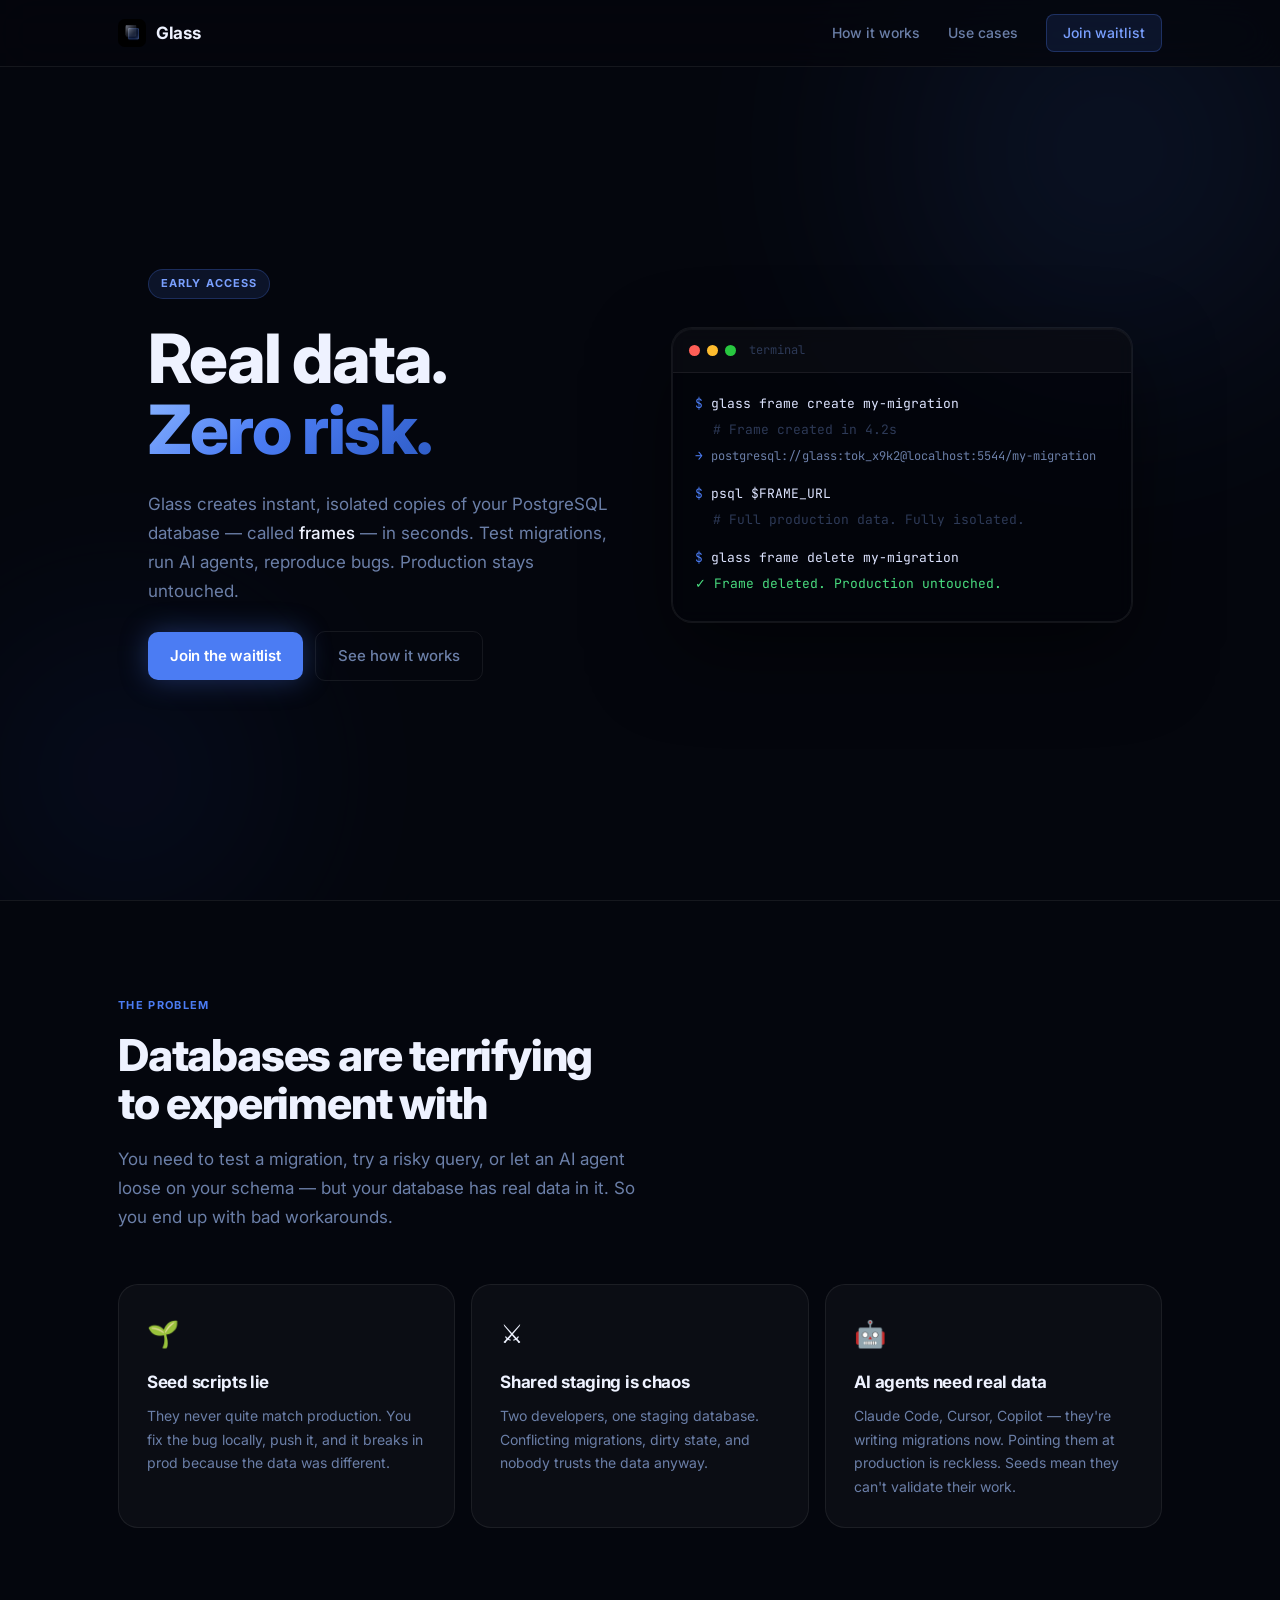
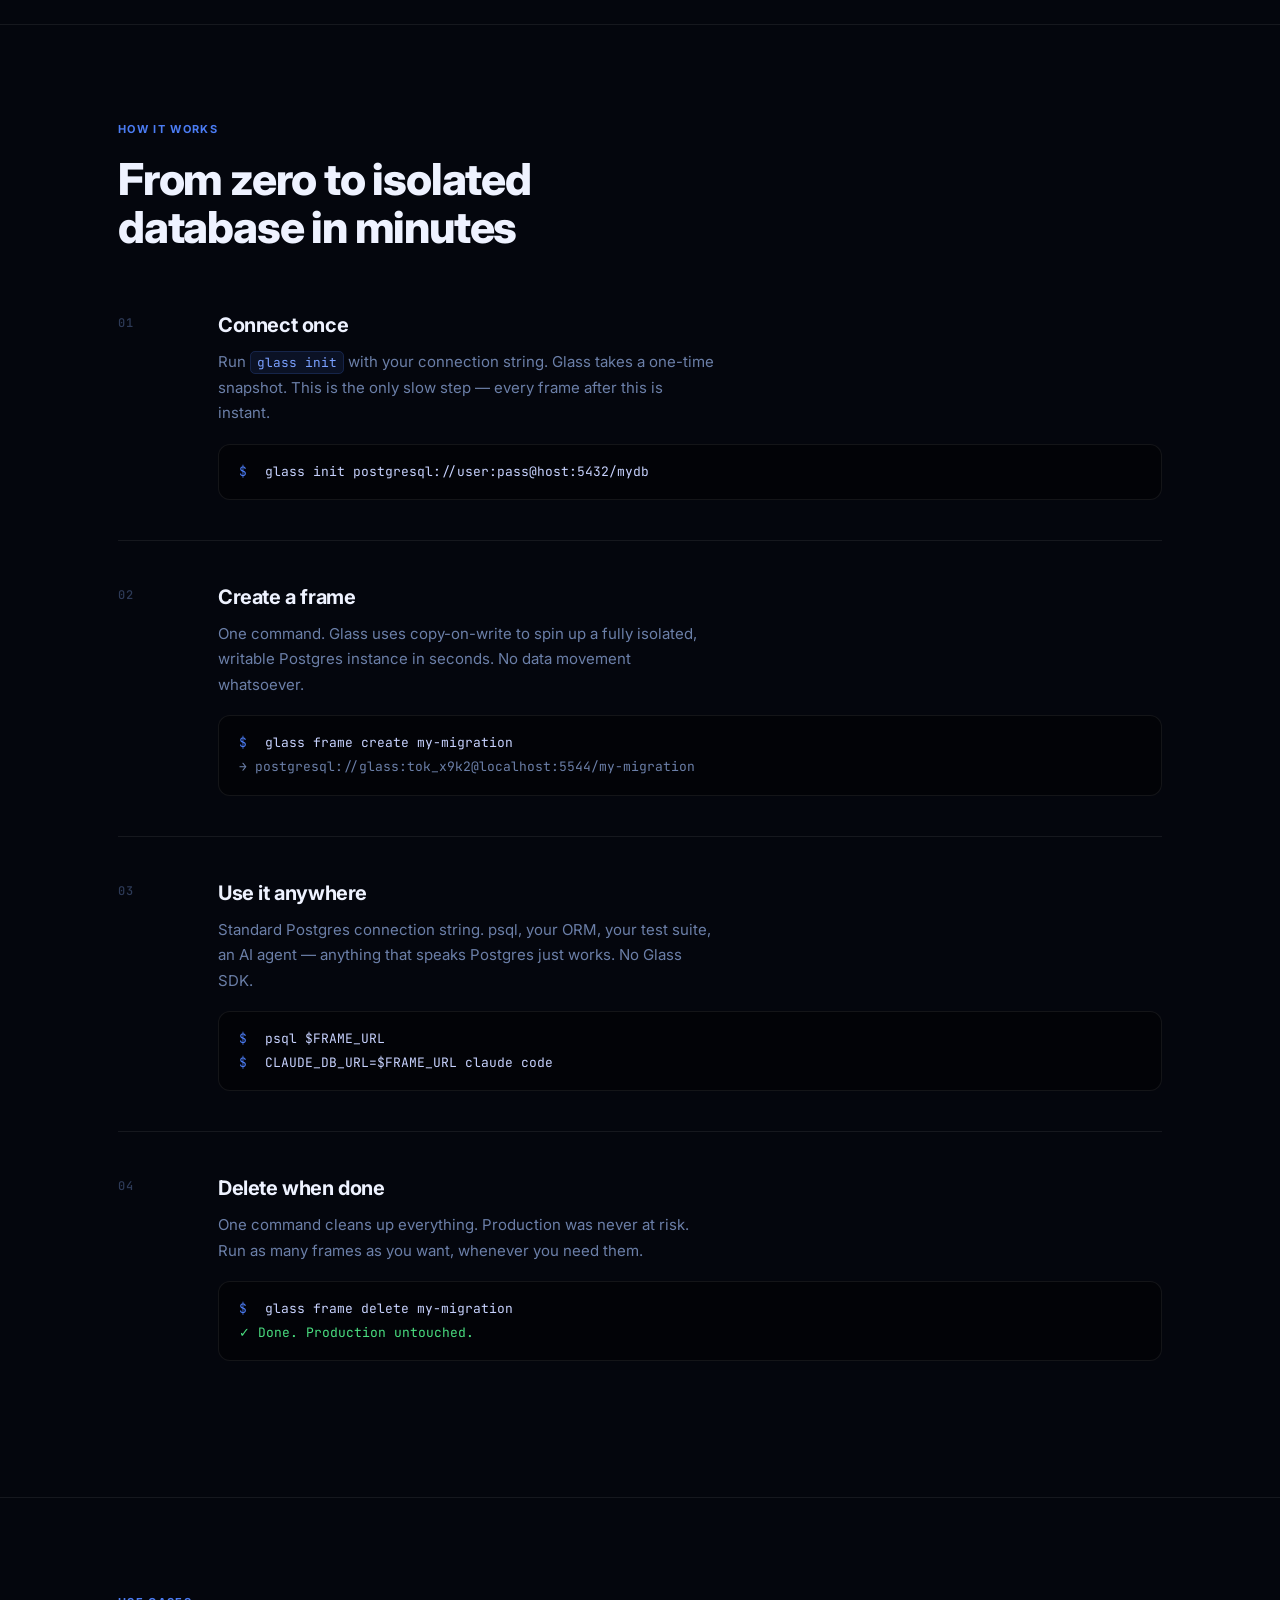
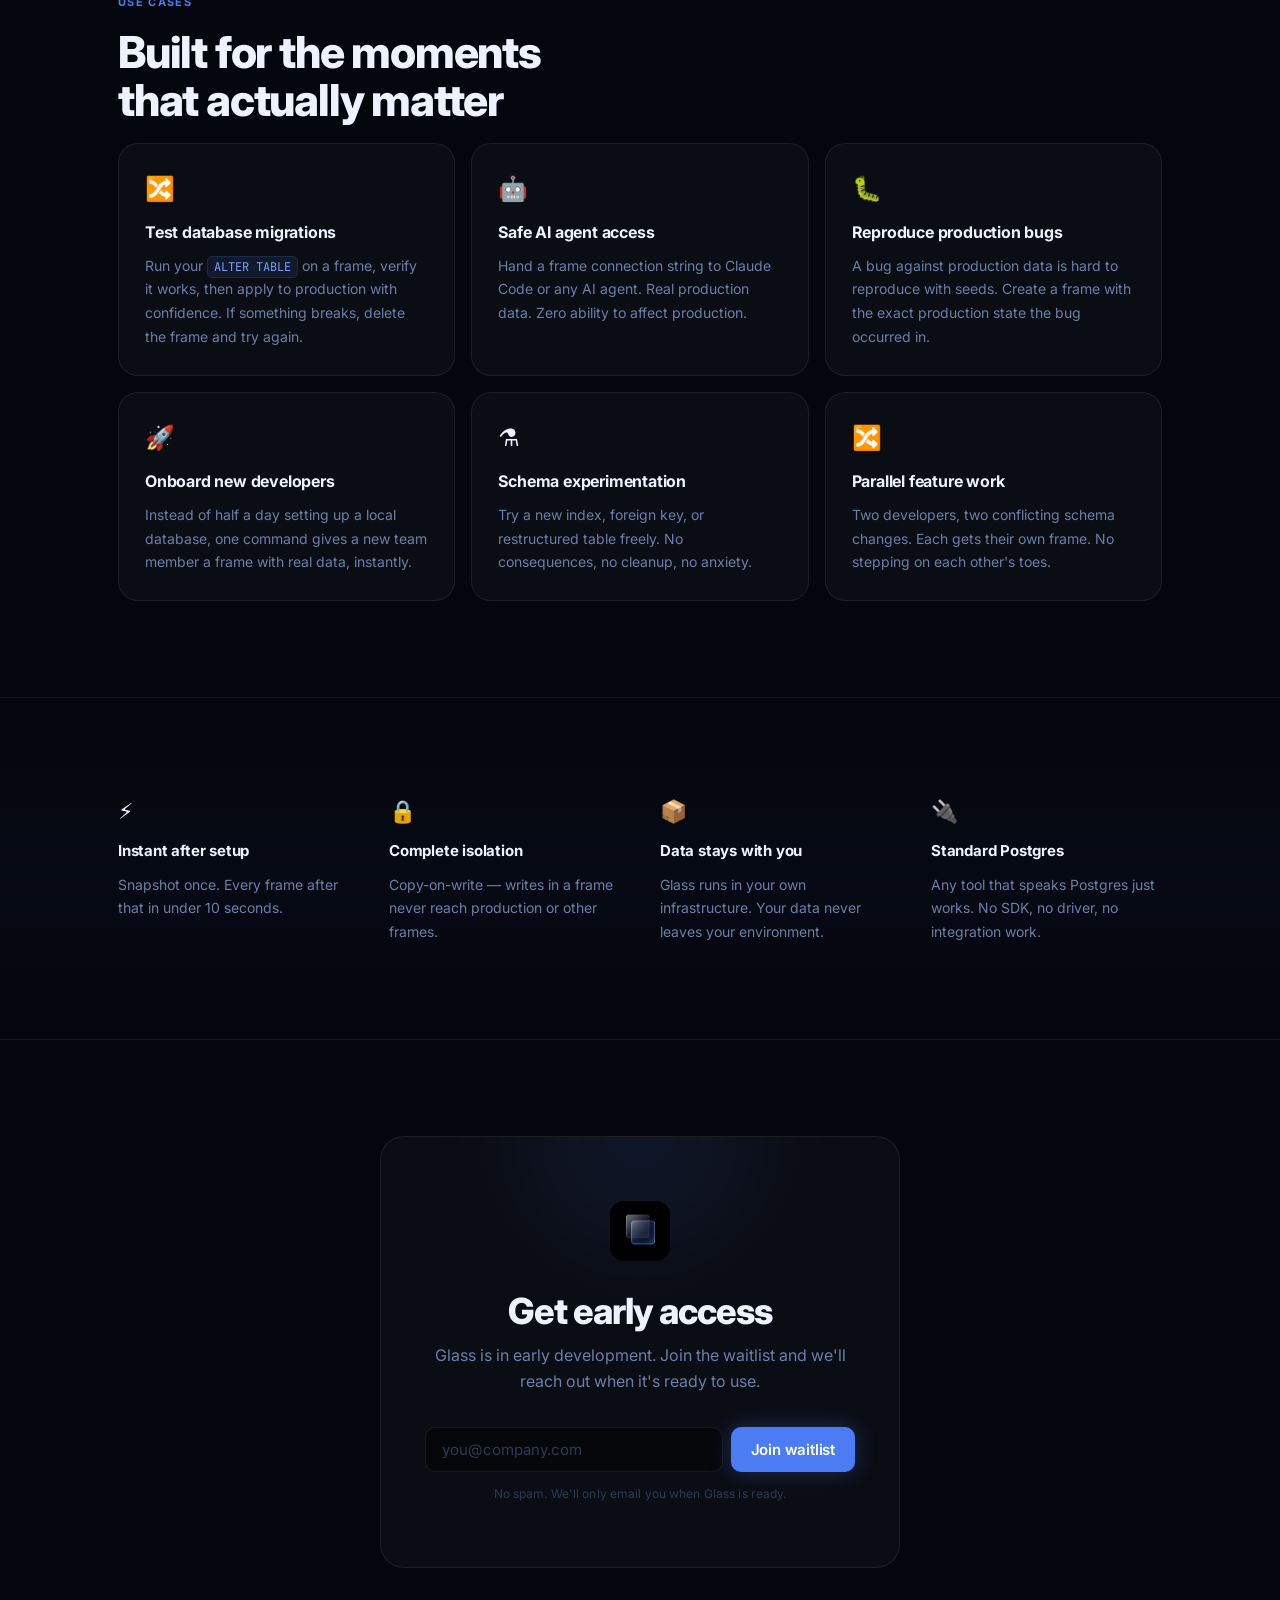
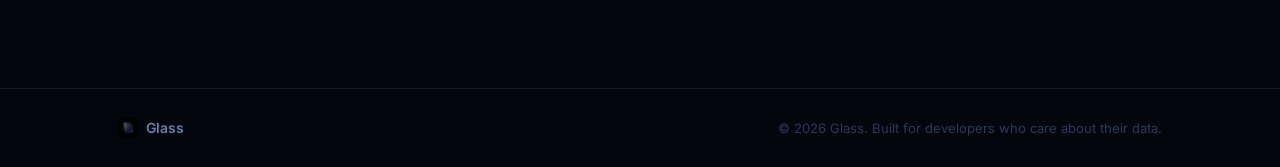
==== index.html @ 8d04e636 "Initial commit" ====
<!DOCTYPE html>
<html lang="en">
<head>
  <meta charset="UTF-8" />
  <meta name="viewport" content="width=device-width, initial-scale=1.0" />
  <meta name="description" content="Glass creates instant, isolated copies of your PostgreSQL database — called frames — in seconds. Test migrations, run AI agents, reproduce bugs. Production stays untouched." />
  <meta property="og:title" content="Glass — Instant isolated PostgreSQL copies" />
  <meta property="og:description" content="Real data. Zero risk. Glass gives you instant, isolated Postgres frames via copy-on-write — no data movement, no production risk." />
  <meta property="og:image" content="assets/logo.png" />
  <title>Glass — Instant isolated PostgreSQL copies</title>
  <link rel="preconnect" href="https://fonts.googleapis.com" />
  <link rel="preconnect" href="https://fonts.gstatic.com" crossorigin />
  <link href="https://fonts.googleapis.com/css2?family=Inter:wght@400;500;600;700;800&family=JetBrains+Mono:wght@400;500&display=swap" rel="stylesheet" />
  <link rel="stylesheet" href="style.css" />
  <link rel="icon" type="image/png" href="assets/logo.png" />
</head>
<body>

  <!-- NAV -->
  <nav>
    <div class="nav-inner">
      <a class="nav-brand" href="#">
        <img src="assets/logo.png" alt="Glass logo" width="28" height="28" />
        <span>Glass</span>
      </a>
      <div class="nav-links">
        <a href="#how-it-works">How it works</a>
        <a href="#use-cases">Use cases</a>
        <a href="#waitlist" class="btn-nav">Join waitlist</a>
      </div>
    </div>
  </nav>

  <!-- HERO -->
  <section class="hero">
    <div class="hero-bg">
      <div class="glow glow-1"></div>
      <div class="glow glow-2"></div>
    </div>
    <div class="container hero-inner">
      <div class="hero-text">
        <div class="pill">Early access</div>
        <h1>Real data.<br /><span class="gradient-text">Zero risk.</span></h1>
        <p class="hero-sub">Glass creates instant, isolated copies of your PostgreSQL database — called <strong>frames</strong> — in seconds. Test migrations, run AI agents, reproduce bugs. Production stays untouched.</p>
        <div class="hero-cta">
          <a href="#waitlist" class="btn-primary">Join the waitlist</a>
          <a href="#how-it-works" class="btn-ghost">See how it works</a>
        </div>
      </div>
      <div class="hero-terminal">
        <div class="terminal-bar">
          <span class="dot dot-red"></span>
          <span class="dot dot-yellow"></span>
          <span class="dot dot-green"></span>
          <span class="terminal-title">terminal</span>
        </div>
        <div class="terminal-body">
          <div class="terminal-line">
            <span class="prompt">$</span>
            <span class="cmd">glass frame create my-migration</span>
          </div>
          <div class="terminal-line">
            <span class="output-dim"># Frame created in 4.2s</span>
          </div>
          <div class="terminal-line">
            <span class="output-blue">→</span>
            <span class="output-mono">postgresql://glass:tok_x9k2@localhost:5544/my-migration</span>
          </div>
          <div class="terminal-line spacer"></div>
          <div class="terminal-line">
            <span class="prompt">$</span>
            <span class="cmd">psql $FRAME_URL</span>
          </div>
          <div class="terminal-line">
            <span class="output-dim"># Full production data. Fully isolated.</span>
          </div>
          <div class="terminal-line spacer"></div>
          <div class="terminal-line">
            <span class="prompt">$</span>
            <span class="cmd">glass frame delete my-migration</span>
          </div>
          <div class="terminal-line">
            <span class="output-green">✓</span>
            <span class="output-green-text">Frame deleted. Production untouched.</span>
          </div>
        </div>
      </div>
    </div>
  </section>

  <!-- PROBLEM -->
  <section class="section problem" id="problem">
    <div class="container">
      <div class="section-label">The problem</div>
      <h2>Databases are terrifying<br />to experiment with</h2>
      <p class="section-sub">You need to test a migration, try a risky query, or let an AI agent loose on your schema — but your database has real data in it. So you end up with bad workarounds.</p>
      <div class="problem-grid">
        <div class="glass-card">
          <div class="card-icon">🌱</div>
          <h3>Seed scripts lie</h3>
          <p>They never quite match production. You fix the bug locally, push it, and it breaks in prod because the data was different.</p>
        </div>
        <div class="glass-card">
          <div class="card-icon">⚔️</div>
          <h3>Shared staging is chaos</h3>
          <p>Two developers, one staging database. Conflicting migrations, dirty state, and nobody trusts the data anyway.</p>
        </div>
        <div class="glass-card">
          <div class="card-icon">🤖</div>
          <h3>AI agents need real data</h3>
          <p>Claude Code, Cursor, Copilot — they're writing migrations now. Pointing them at production is reckless. Seeds mean they can't validate their work.</p>
        </div>
      </div>
    </div>
  </section>

  <!-- HOW IT WORKS -->
  <section class="section" id="how-it-works">
    <div class="container">
      <div class="section-label">How it works</div>
      <h2>From zero to isolated<br />database in minutes</h2>
      <div class="steps">
        <div class="step">
          <div class="step-num">01</div>
          <div class="step-content">
            <h3>Connect once</h3>
            <p>Run <code>glass init</code> with your connection string. Glass takes a one-time snapshot. This is the only slow step — every frame after this is instant.</p>
            <div class="code-block">
              <span class="cb-prompt">$</span> glass init postgresql://user:pass@host:5432/mydb
            </div>
          </div>
        </div>
        <div class="step">
          <div class="step-num">02</div>
          <div class="step-content">
            <h3>Create a frame</h3>
            <p>One command. Glass uses copy-on-write to spin up a fully isolated, writable Postgres instance in seconds. No data movement whatsoever.</p>
            <div class="code-block">
              <span class="cb-prompt">$</span> glass frame create my-migration<br />
              <span class="cb-out">→ postgresql://glass:tok_x9k2@localhost:5544/my-migration</span>
            </div>
          </div>
        </div>
        <div class="step">
          <div class="step-num">03</div>
          <div class="step-content">
            <h3>Use it anywhere</h3>
            <p>Standard Postgres connection string. psql, your ORM, your test suite, an AI agent — anything that speaks Postgres just works. No Glass SDK.</p>
            <div class="code-block">
              <span class="cb-prompt">$</span> psql $FRAME_URL<br />
              <span class="cb-prompt">$</span> CLAUDE_DB_URL=$FRAME_URL claude code
            </div>
          </div>
        </div>
        <div class="step">
          <div class="step-num">04</div>
          <div class="step-content">
            <h3>Delete when done</h3>
            <p>One command cleans up everything. Production was never at risk. Run as many frames as you want, whenever you need them.</p>
            <div class="code-block">
              <span class="cb-prompt">$</span> glass frame delete my-migration<br />
              <span class="cb-ok">✓ Done. Production untouched.</span>
            </div>
          </div>
        </div>
      </div>
    </div>
  </section>

  <!-- USE CASES -->
  <section class="section" id="use-cases">
    <div class="container">
      <div class="section-label">Use cases</div>
      <h2>Built for the moments<br />that actually matter</h2>
      <div class="cases-grid">
        <div class="case-card">
          <div class="case-icon">🔀</div>
          <h3>Test database migrations</h3>
          <p>Run your <code>ALTER TABLE</code> on a frame, verify it works, then apply to production with confidence. If something breaks, delete the frame and try again.</p>
        </div>
        <div class="case-card">
          <div class="case-icon">🤖</div>
          <h3>Safe AI agent access</h3>
          <p>Hand a frame connection string to Claude Code or any AI agent. Real production data. Zero ability to affect production.</p>
        </div>
        <div class="case-card">
          <div class="case-icon">🐛</div>
          <h3>Reproduce production bugs</h3>
          <p>A bug against production data is hard to reproduce with seeds. Create a frame with the exact production state the bug occurred in.</p>
        </div>
        <div class="case-card">
          <div class="case-icon">🚀</div>
          <h3>Onboard new developers</h3>
          <p>Instead of half a day setting up a local database, one command gives a new team member a frame with real data, instantly.</p>
        </div>
        <div class="case-card">
          <div class="case-icon">⚗️</div>
          <h3>Schema experimentation</h3>
          <p>Try a new index, foreign key, or restructured table freely. No consequences, no cleanup, no anxiety.</p>
        </div>
        <div class="case-card">
          <div class="case-icon">🔀</div>
          <h3>Parallel feature work</h3>
          <p>Two developers, two conflicting schema changes. Each gets their own frame. No stepping on each other's toes.</p>
        </div>
      </div>
    </div>
  </section>

  <!-- FEATURES -->
  <section class="section features-section">
    <div class="container">
      <div class="features-grid">
        <div class="feature">
          <div class="feature-icon">⚡</div>
          <h3>Instant after setup</h3>
          <p>Snapshot once. Every frame after that in under 10 seconds.</p>
        </div>
        <div class="feature">
          <div class="feature-icon">🔒</div>
          <h3>Complete isolation</h3>
          <p>Copy-on-write — writes in a frame never reach production or other frames.</p>
        </div>
        <div class="feature">
          <div class="feature-icon">📦</div>
          <h3>Data stays with you</h3>
          <p>Glass runs in your own infrastructure. Your data never leaves your environment.</p>
        </div>
        <div class="feature">
          <div class="feature-icon">🔌</div>
          <h3>Standard Postgres</h3>
          <p>Any tool that speaks Postgres just works. No SDK, no driver, no integration work.</p>
        </div>
      </div>
    </div>
  </section>

  <!-- WAITLIST -->
  <section class="section waitlist-section" id="waitlist">
    <div class="container">
      <div class="waitlist-card">
        <div class="glow glow-waitlist"></div>
        <img src="assets/logo.png" alt="Glass" class="waitlist-logo" />
        <h2>Get early access</h2>
        <p class="waitlist-sub">Glass is in early development. Join the waitlist and we'll reach out when it's ready to use.</p>

        <!--
          MAILCHIMP SETUP:
          1. Go to mailchimp.com → Audience → Signup forms → Embedded forms
          2. Copy your form's action URL and replace the placeholder below
          3. Also update the hidden anti-bot field name (b_XXXX_XXXX)
        -->
        <form
          action="https://YOUR_ACCOUNT.us1.list-manage.com/subscribe/post?u=XXXX&amp;id=XXXX"
          method="post"
          id="mc-embedded-subscribe-form"
          name="mc-embedded-subscribe-form"
          class="waitlist-form"
          target="_blank"
          novalidate
        >
          <div class="form-row">
            <input
              type="email"
              name="EMAIL"
              id="mce-EMAIL"
              placeholder="you@company.com"
              required
            />
            <button type="submit" name="subscribe" id="mc-embedded-subscribe">
              Join waitlist
            </button>
          </div>
          <!-- Mailchimp anti-bot honeypot — do not remove -->
          <div style="position:absolute;left:-5000px" aria-hidden="true">
            <input type="text" name="b_XXXX_XXXX" tabindex="-1" value="" />
          </div>
          <p class="form-note">No spam. We'll only email you when Glass is ready.</p>
        </form>
      </div>
    </div>
  </section>

  <!-- FOOTER -->
  <footer>
    <div class="container">
      <div class="footer-inner">
        <a class="footer-brand" href="#">
          <img src="assets/logo.png" alt="Glass" width="20" height="20" />
          <span>Glass</span>
        </a>
        <p class="footer-copy">© 2026 Glass. Built for developers who care about their data.</p>
      </div>
    </div>
  </footer>

</body>
</html>
---- style.css ----
/* ===== RESET & BASE ===== */
*, *::before, *::after {
  box-sizing: border-box;
  margin: 0;
  padding: 0;
}

:root {
  --bg:           #04060d;
  --bg-card:      rgba(255, 255, 255, 0.03);
  --border:       rgba(255, 255, 255, 0.07);
  --border-blue:  rgba(75, 124, 243, 0.35);
  --blue:         #4b7cf3;
  --blue-dim:     rgba(75, 124, 243, 0.12);
  --blue-glow:    rgba(75, 124, 243, 0.22);
  --text:         #eef2ff;
  --text-muted:   #6b7fa8;
  --text-dim:     #2d3a57;
  --sans:         'Inter', system-ui, -apple-system, sans-serif;
  --mono:         'JetBrains Mono', 'Fira Code', 'Menlo', monospace;
  --radius:       12px;
  --radius-lg:    20px;
}

html {
  scroll-behavior: smooth;
}

body {
  background: var(--bg);
  color: var(--text);
  font-family: var(--sans);
  font-size: 16px;
  line-height: 1.6;
  overflow-x: hidden;
  -webkit-font-smoothing: antialiased;
  -moz-osx-font-smoothing: grayscale;
}

.container {
  max-width: 1100px;
  margin: 0 auto;
  padding: 0 28px;
}


/* ===== NAV ===== */
nav {
  position: fixed;
  top: 0;
  left: 0;
  right: 0;
  z-index: 100;
  padding: 14px 0;
  border-bottom: 1px solid var(--border);
  backdrop-filter: blur(20px);
  -webkit-backdrop-filter: blur(20px);
  background: rgba(4, 6, 13, 0.75);
}

.nav-inner {
  max-width: 1100px;
  margin: 0 auto;
  padding: 0 28px;
  display: flex;
  align-items: center;
  justify-content: space-between;
}

.nav-brand {
  display: flex;
  align-items: center;
  gap: 10px;
  text-decoration: none;
  color: var(--text);
  font-weight: 700;
  font-size: 17px;
  letter-spacing: -0.3px;
}

.nav-brand img {
  border-radius: 7px;
}

.nav-links {
  display: flex;
  align-items: center;
  gap: 28px;
}

.nav-links a {
  color: var(--text-muted);
  text-decoration: none;
  font-size: 14px;
  font-weight: 500;
  transition: color 0.15s;
}

.nav-links a:hover {
  color: var(--text);
}

.btn-nav {
  background: var(--blue-dim) !important;
  border: 1px solid rgba(75, 124, 243, 0.28) !important;
  color: #7aa0ff !important;
  padding: 7px 16px !important;
  border-radius: 8px !important;
  transition: background 0.15s, border-color 0.15s !important;
}

.btn-nav:hover {
  background: rgba(75, 124, 243, 0.2) !important;
  border-color: rgba(75, 124, 243, 0.5) !important;
  color: #93b4ff !important;
}


/* ===== HERO ===== */
.hero {
  position: relative;
  padding: 130px 0 80px;
  min-height: 100vh;
  display: flex;
  align-items: center;
  overflow: hidden;
}

.hero-bg {
  position: absolute;
  inset: 0;
  pointer-events: none;
  z-index: 0;
}

.glow {
  position: absolute;
  border-radius: 50%;
  filter: blur(90px);
}

.glow-1 {
  width: 700px;
  height: 700px;
  background: radial-gradient(circle, #3b6fd4 0%, transparent 70%);
  opacity: 0.14;
  top: -200px;
  right: -180px;
}

.glow-2 {
  width: 450px;
  height: 450px;
  background: radial-gradient(circle, #1a3a8f 0%, transparent 70%);
  opacity: 0.18;
  bottom: -100px;
  left: -100px;
}

.hero-inner {
  position: relative;
  z-index: 1;
  display: grid;
  grid-template-columns: 1fr 1fr;
  gap: 64px;
  align-items: center;
}

.hero-text {
  display: flex;
  flex-direction: column;
  gap: 24px;
}

.pill {
  display: inline-flex;
  align-items: center;
  width: fit-content;
  background: var(--blue-dim);
  border: 1px solid rgba(75, 124, 243, 0.25);
  color: #7aa0ff;
  font-size: 11px;
  font-weight: 700;
  letter-spacing: 0.1em;
  text-transform: uppercase;
  padding: 5px 12px;
  border-radius: 100px;
}

h1 {
  font-size: clamp(44px, 5.5vw, 68px);
  font-weight: 800;
  line-height: 1.05;
  letter-spacing: -2px;
}

.gradient-text {
  background: linear-gradient(140deg, #8ab4ff 0%, #4b7cf3 45%, #2d5bc4 100%);
  -webkit-background-clip: text;
  -webkit-text-fill-color: transparent;
  background-clip: text;
}

.hero-sub {
  font-size: 17px;
  color: var(--text-muted);
  line-height: 1.72;
  max-width: 460px;
}

.hero-sub strong {
  color: var(--text);
  font-weight: 500;
}

.hero-cta {
  display: flex;
  align-items: center;
  gap: 12px;
  flex-wrap: wrap;
}

.btn-primary {
  background: var(--blue);
  color: #fff;
  padding: 12px 22px;
  border-radius: 10px;
  font-size: 15px;
  font-weight: 600;
  text-decoration: none;
  letter-spacing: -0.2px;
  transition: background 0.15s, box-shadow 0.15s, transform 0.1s;
  box-shadow: 0 0 28px rgba(75, 124, 243, 0.35);
}

.btn-primary:hover {
  background: #5f8af7;
  box-shadow: 0 0 40px rgba(75, 124, 243, 0.55);
  transform: translateY(-1px);
}

.btn-ghost {
  background: transparent;
  color: var(--text-muted);
  padding: 12px 22px;
  border-radius: 10px;
  font-size: 15px;
  font-weight: 500;
  text-decoration: none;
  border: 1px solid var(--border);
  transition: color 0.15s, border-color 0.15s;
}

.btn-ghost:hover {
  color: var(--text);
  border-color: rgba(255, 255, 255, 0.14);
}

/* Terminal */
.hero-terminal {
  background: rgba(2, 4, 10, 0.65);
  border: 1px solid var(--border);
  border-radius: var(--radius-lg);
  overflow: hidden;
  backdrop-filter: blur(8px);
  -webkit-backdrop-filter: blur(8px);
  box-shadow:
    0 0 0 1px var(--border),
    0 32px 80px rgba(0, 0, 0, 0.5),
    inset 0 1px 0 rgba(255, 255, 255, 0.04);
}

.terminal-bar {
  display: flex;
  align-items: center;
  gap: 7px;
  padding: 12px 16px;
  background: rgba(255, 255, 255, 0.025);
  border-bottom: 1px solid var(--border);
}

.dot {
  width: 11px;
  height: 11px;
  border-radius: 50%;
}

.dot-red    { background: #ff5f57; }
.dot-yellow { background: #febc2e; }
.dot-green  { background: #28c840; }

.terminal-title {
  font-family: var(--mono);
  font-size: 12px;
  color: var(--text-dim);
  margin-left: 6px;
}

.terminal-body {
  padding: 20px 22px 26px;
  display: flex;
  flex-direction: column;
  gap: 4px;
}

.terminal-line {
  font-family: var(--mono);
  font-size: 13px;
  line-height: 1.7;
  display: flex;
  gap: 8px;
  align-items: baseline;
}

.terminal-line.spacer {
  height: 8px;
}

.prompt        { color: var(--blue); user-select: none; flex-shrink: 0; }
.cmd           { color: #dde4ff; }
.output-dim    { color: #2d3a57; padding-left: 18px; }
.output-blue   { color: var(--blue); flex-shrink: 0; }
.output-mono   { color: var(--text-muted); font-size: 12px; word-break: break-all; }
.output-green  { color: #4ade80; flex-shrink: 0; }
.output-green-text { color: #4ade80; }


/* ===== SHARED SECTION ===== */
.section {
  padding: 96px 0;
  border-top: 1px solid var(--border);
}

.section-label {
  font-size: 11px;
  font-weight: 700;
  letter-spacing: 0.12em;
  text-transform: uppercase;
  color: var(--blue);
  margin-bottom: 16px;
}

h2 {
  font-size: clamp(30px, 3.5vw, 44px);
  font-weight: 800;
  letter-spacing: -1.2px;
  line-height: 1.1;
  margin-bottom: 18px;
}

.section-sub {
  font-size: 17px;
  color: var(--text-muted);
  max-width: 520px;
  margin-bottom: 52px;
  line-height: 1.7;
}


/* ===== PROBLEM ===== */
.problem-grid {
  display: grid;
  grid-template-columns: repeat(3, 1fr);
  gap: 16px;
}

.glass-card {
  background: var(--bg-card);
  border: 1px solid var(--border);
  border-radius: var(--radius-lg);
  padding: 28px;
  transition: border-color 0.2s, transform 0.2s;
}

.glass-card:hover {
  border-color: var(--border-blue);
  transform: translateY(-2px);
}

.card-icon {
  font-size: 26px;
  margin-bottom: 14px;
}

.glass-card h3 {
  font-size: 17px;
  font-weight: 700;
  letter-spacing: -0.3px;
  margin-bottom: 8px;
}

.glass-card p {
  font-size: 14px;
  color: var(--text-muted);
  line-height: 1.7;
}


/* ===== HOW IT WORKS ===== */
.steps {
  display: flex;
  flex-direction: column;
}

.step {
  display: grid;
  grid-template-columns: 72px 1fr;
  gap: 28px;
  padding: 40px 0;
  border-bottom: 1px solid var(--border);
  align-items: start;
}

.step:last-child {
  border-bottom: none;
}

.step-num {
  font-family: var(--mono);
  font-size: 12px;
  font-weight: 500;
  color: var(--text-dim);
  padding-top: 5px;
  letter-spacing: 0.05em;
}

.step-content h3 {
  font-size: 20px;
  font-weight: 700;
  letter-spacing: -0.4px;
  margin-bottom: 8px;
}

.step-content p {
  font-size: 15px;
  color: var(--text-muted);
  line-height: 1.7;
  margin-bottom: 18px;
  max-width: 500px;
}

.code-block {
  font-family: var(--mono);
  font-size: 13px;
  background: rgba(0, 0, 0, 0.45);
  border: 1px solid var(--border);
  border-radius: var(--radius);
  padding: 15px 20px;
  color: #c7d2fe;
  line-height: 1.85;
}

.cb-prompt {
  color: var(--blue);
  margin-right: 10px;
  user-select: none;
}

.cb-out {
  color: var(--text-muted);
}

.cb-ok {
  color: #4ade80;
}

code {
  font-family: var(--mono);
  font-size: 0.85em;
  background: rgba(75, 124, 243, 0.1);
  border: 1px solid rgba(75, 124, 243, 0.18);
  border-radius: 5px;
  padding: 2px 6px;
  color: #7aa0ff;
}


/* ===== USE CASES ===== */
.cases-grid {
  display: grid;
  grid-template-columns: repeat(3, 1fr);
  gap: 16px;
}

.case-card {
  background: var(--bg-card);
  border: 1px solid var(--border);
  border-radius: var(--radius-lg);
  padding: 26px;
  transition: border-color 0.2s, transform 0.2s;
}

.case-card:hover {
  border-color: var(--border-blue);
  transform: translateY(-2px);
}

.case-icon {
  font-size: 24px;
  margin-bottom: 12px;
}

.case-card h3 {
  font-size: 16px;
  font-weight: 700;
  letter-spacing: -0.2px;
  margin-bottom: 8px;
}

.case-card p {
  font-size: 14px;
  color: var(--text-muted);
  line-height: 1.7;
}

.case-card code {
  font-size: 12px;
}


/* ===== FEATURES ===== */
.features-section {
  background: linear-gradient(180deg, transparent 0%, rgba(75, 124, 243, 0.03) 50%, transparent 100%);
}

.features-grid {
  display: grid;
  grid-template-columns: repeat(4, 1fr);
  gap: 40px;
}

.feature {
  display: flex;
  flex-direction: column;
  gap: 10px;
}

.feature-icon {
  font-size: 22px;
}

.feature h3 {
  font-size: 15px;
  font-weight: 700;
  letter-spacing: -0.2px;
}

.feature p {
  font-size: 14px;
  color: var(--text-muted);
  line-height: 1.65;
}


/* ===== WAITLIST ===== */
.waitlist-section {
  padding-bottom: 120px;
}

.waitlist-card {
  position: relative;
  max-width: 520px;
  margin: 0 auto;
  text-align: center;
  background: var(--bg-card);
  border: 1px solid var(--border);
  border-radius: 24px;
  padding: 64px 44px;
  overflow: hidden;
}

.glow-waitlist {
  position: absolute;
  width: 360px;
  height: 360px;
  background: radial-gradient(circle, #3b6fd4 0%, transparent 70%);
  opacity: 0.13;
  top: -180px;
  left: 50%;
  transform: translateX(-50%);
  border-radius: 50%;
  filter: blur(40px);
}

.waitlist-logo {
  width: 60px;
  height: 60px;
  border-radius: 14px;
  margin-bottom: 24px;
  position: relative;
  z-index: 1;
}

.waitlist-card h2 {
  font-size: 36px;
  letter-spacing: -1px;
  margin-bottom: 10px;
  position: relative;
  z-index: 1;
}

.waitlist-sub {
  font-size: 16px;
  color: var(--text-muted);
  line-height: 1.65;
  margin-bottom: 32px;
  position: relative;
  z-index: 1;
}

.waitlist-form {
  position: relative;
  z-index: 1;
}

.form-row {
  display: flex;
  gap: 8px;
  margin-bottom: 12px;
}

.form-row input[type="email"] {
  flex: 1;
  background: rgba(0, 0, 0, 0.45);
  border: 1px solid var(--border);
  border-radius: 10px;
  padding: 12px 16px;
  font-size: 15px;
  font-family: var(--sans);
  color: var(--text);
  outline: none;
  transition: border-color 0.15s;
  min-width: 0;
}

.form-row input[type="email"]::placeholder {
  color: var(--text-dim);
}

.form-row input[type="email"]:focus {
  border-color: rgba(75, 124, 243, 0.55);
}

.form-row button {
  background: var(--blue);
  color: #fff;
  border: none;
  padding: 12px 20px;
  border-radius: 10px;
  font-size: 15px;
  font-weight: 600;
  font-family: var(--sans);
  cursor: pointer;
  white-space: nowrap;
  letter-spacing: -0.2px;
  transition: background 0.15s, box-shadow 0.15s;
  box-shadow: 0 0 22px rgba(75, 124, 243, 0.3);
}

.form-row button:hover {
  background: #5f8af7;
  box-shadow: 0 0 32px rgba(75, 124, 243, 0.5);
}

.form-note {
  font-size: 12px;
  color: var(--text-dim);
  letter-spacing: 0.01em;
}


/* ===== FOOTER ===== */
footer {
  border-top: 1px solid var(--border);
  padding: 28px 0;
}

.footer-inner {
  display: flex;
  align-items: center;
  justify-content: space-between;
  flex-wrap: wrap;
  gap: 10px;
}

.footer-brand {
  display: flex;
  align-items: center;
  gap: 8px;
  text-decoration: none;
  color: var(--text-muted);
  font-size: 14px;
  font-weight: 600;
  transition: color 0.15s;
}

.footer-brand img {
  border-radius: 5px;
  opacity: 0.7;
}

.footer-brand:hover {
  color: var(--text);
}

.footer-copy {
  font-size: 13px;
  color: var(--text-dim);
}


/* ===== RESPONSIVE ===== */
@media (max-width: 960px) {
  .hero-inner {
    grid-template-columns: 1fr;
    gap: 48px;
  }

  .hero {
    padding: 110px 0 70px;
    min-height: auto;
  }

  .hero-sub {
    max-width: 100%;
  }

  .problem-grid {
    grid-template-columns: 1fr;
  }

  .cases-grid {
    grid-template-columns: repeat(2, 1fr);
  }

  .features-grid {
    grid-template-columns: repeat(2, 1fr);
    gap: 32px;
  }
}

@media (max-width: 640px) {
  .container {
    padding: 0 20px;
  }

  .nav-links a:not(.btn-nav) {
    display: none;
  }

  h1 {
    letter-spacing: -1.5px;
  }

  .step {
    grid-template-columns: 1fr;
    gap: 12px;
  }

  .step-num {
    padding-top: 0;
  }

  .cases-grid {
    grid-template-columns: 1fr;
  }

  .features-grid {
    grid-template-columns: 1fr 1fr;
    gap: 24px;
  }

  .waitlist-card {
    padding: 44px 24px;
  }

  .form-row {
    flex-direction: column;
  }

  .footer-inner {
    flex-direction: column;
    align-items: flex-start;
  }
}

@media (max-width: 400px) {
  .features-grid {
    grid-template-columns: 1fr;
  }
}
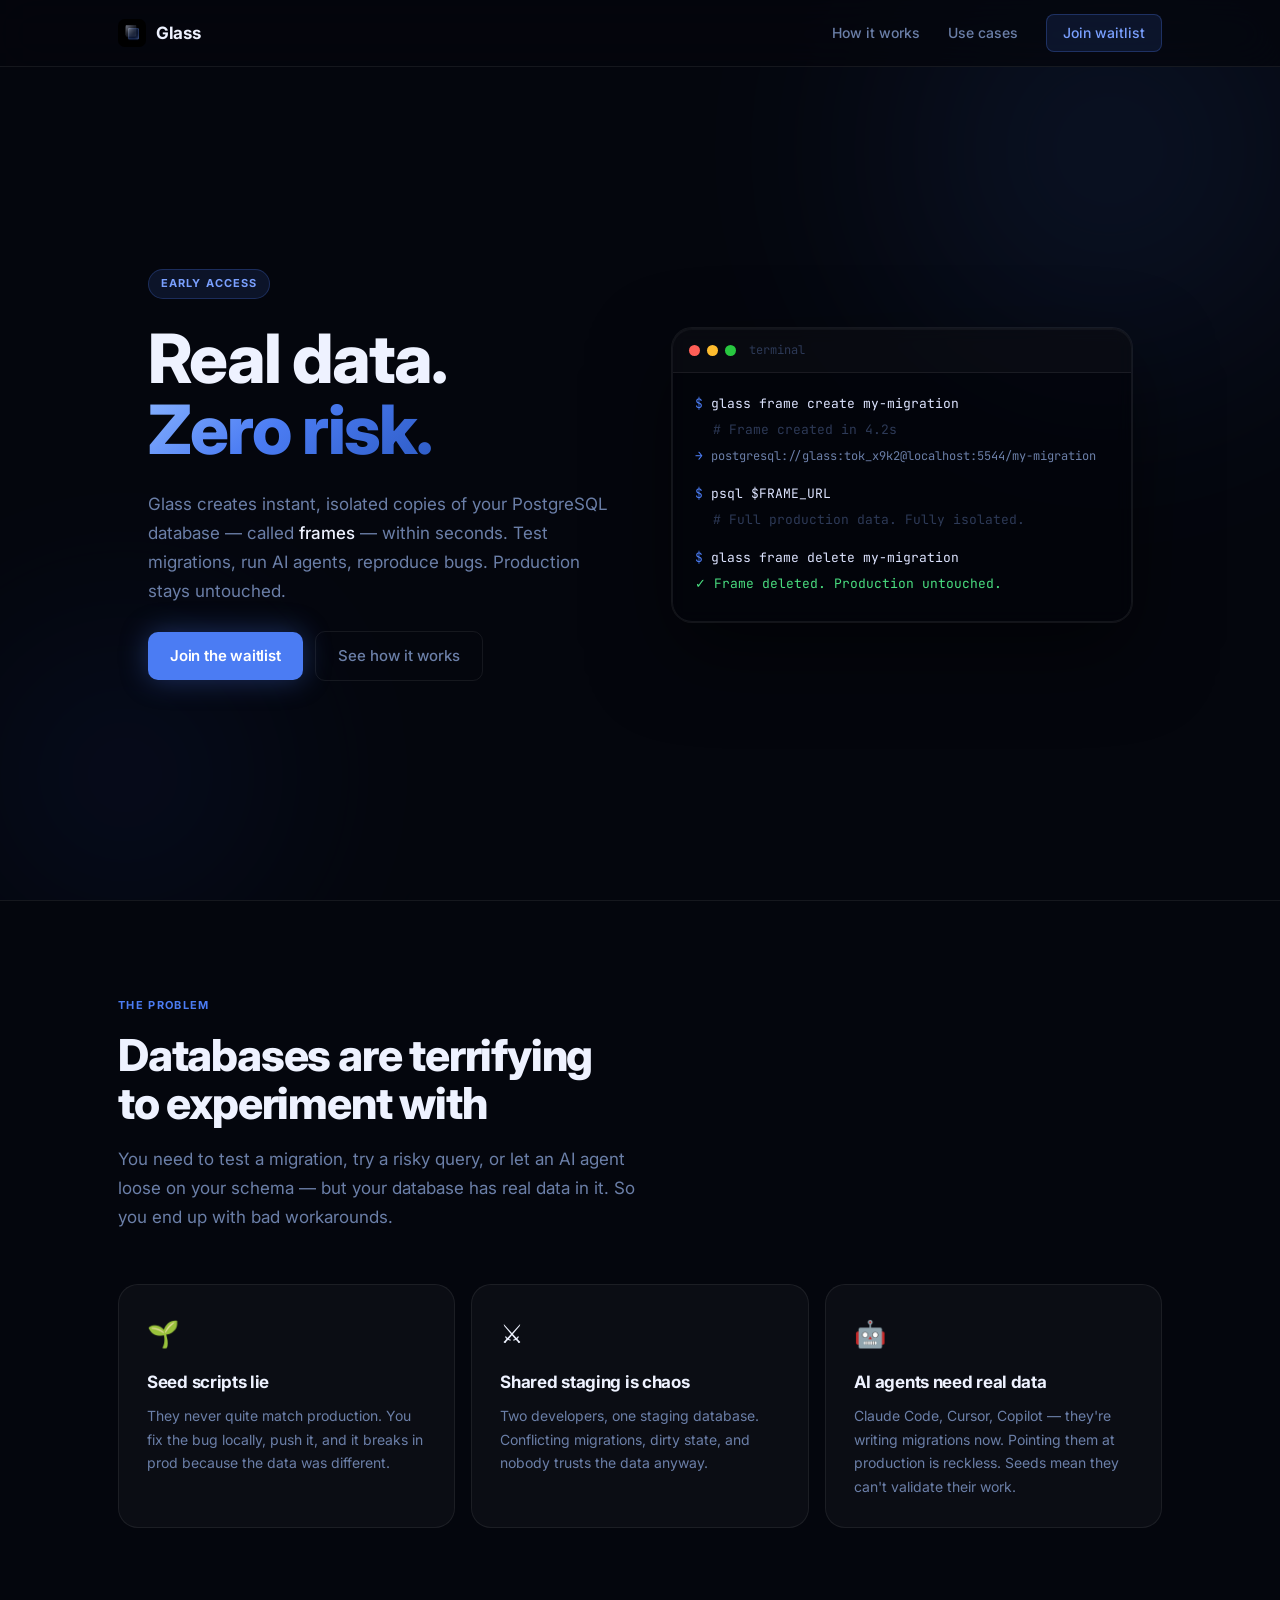
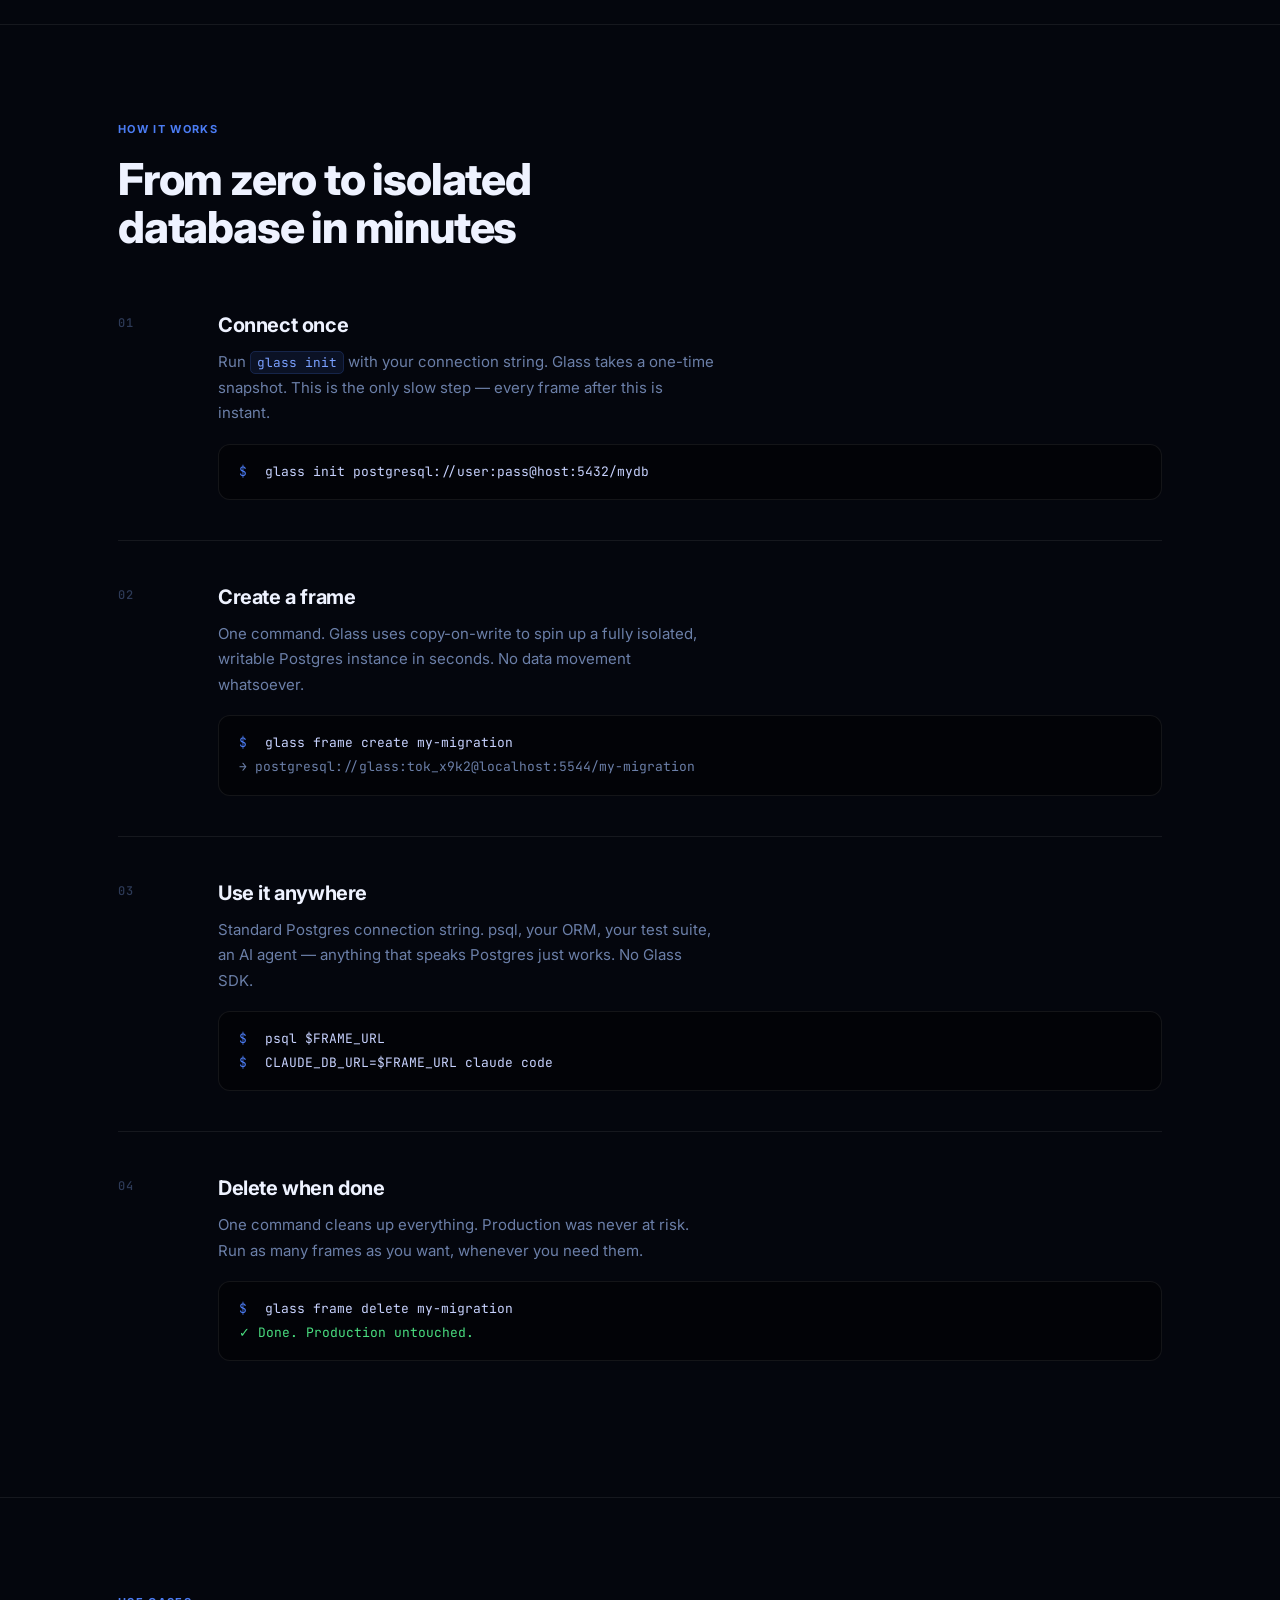
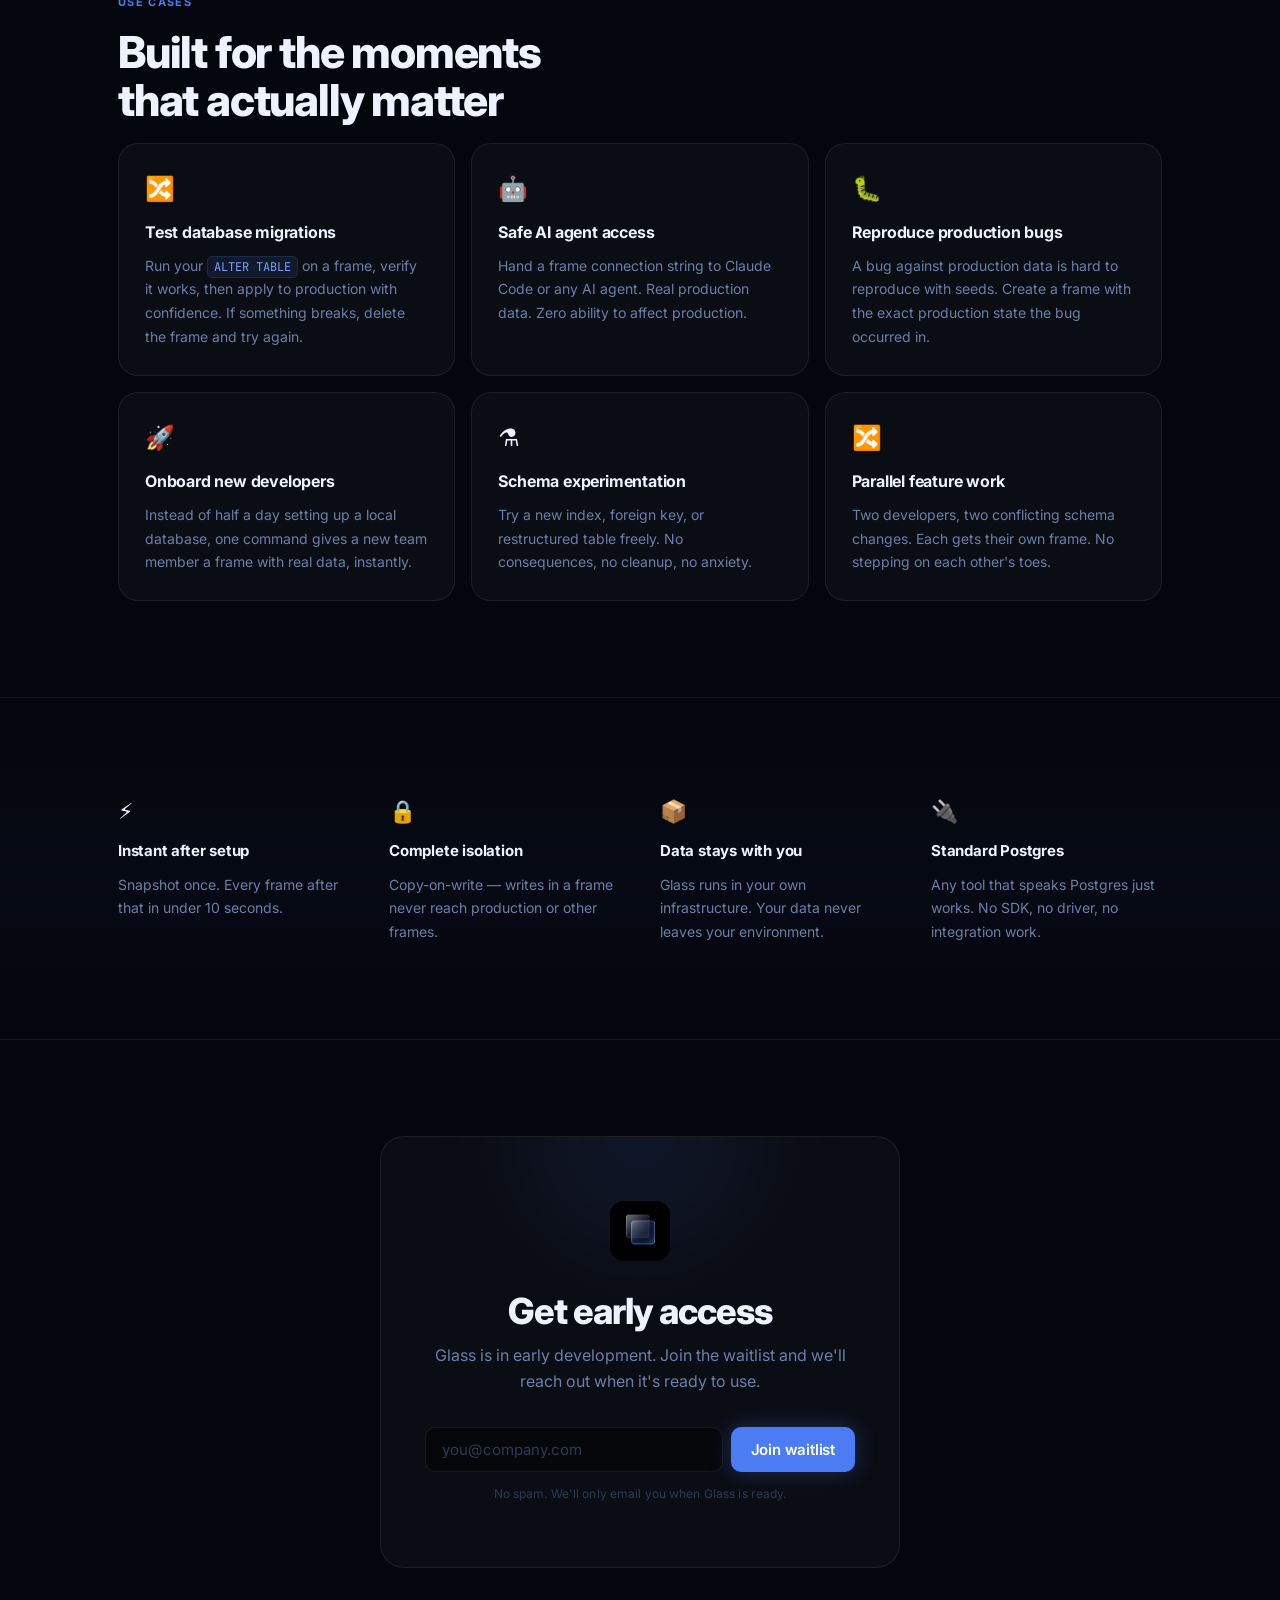
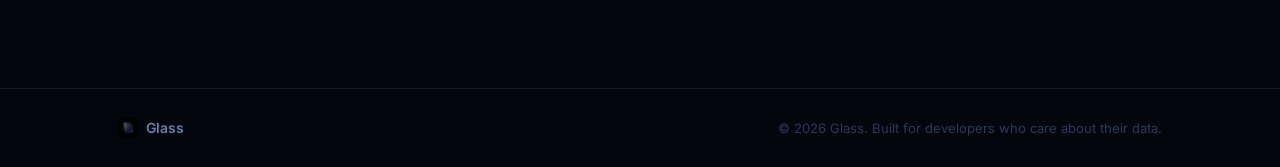
==== commit 1d59f1e9: "second commit" ====
--- a/index.html
+++ b/index.html
@@ -3,7 +3,7 @@
 <head>
   <meta charset="UTF-8" />
   <meta name="viewport" content="width=device-width, initial-scale=1.0" />
-  <meta name="description" content="Glass creates instant, isolated copies of your PostgreSQL database — called frames — in seconds. Test migrations, run AI agents, reproduce bugs. Production stays untouched." />
+  <meta name="description" content="Glass creates instant, isolated copies of your PostgreSQL database — called frames — within seconds. Test migrations, run AI agents, reproduce bugs. Production stays untouched." />
   <meta property="og:title" content="Glass — Instant isolated PostgreSQL copies" />
   <meta property="og:description" content="Real data. Zero risk. Glass gives you instant, isolated Postgres frames via copy-on-write — no data movement, no production risk." />
   <meta property="og:image" content="assets/logo.png" />
@@ -41,7 +41,7 @@
       <div class="hero-text">
         <div class="pill">Early access</div>
         <h1>Real data.<br /><span class="gradient-text">Zero risk.</span></h1>
-        <p class="hero-sub">Glass creates instant, isolated copies of your PostgreSQL database — called <strong>frames</strong> — in seconds. Test migrations, run AI agents, reproduce bugs. Production stays untouched.</p>
+        <p class="hero-sub">Glass creates instant, isolated copies of your PostgreSQL database — called <strong>frames</strong> — within seconds. Test migrations, run AI agents, reproduce bugs. Production stays untouched.</p>
         <div class="hero-cta">
           <a href="#waitlist" class="btn-primary">Join the waitlist</a>
           <a href="#how-it-works" class="btn-ghost">See how it works</a>
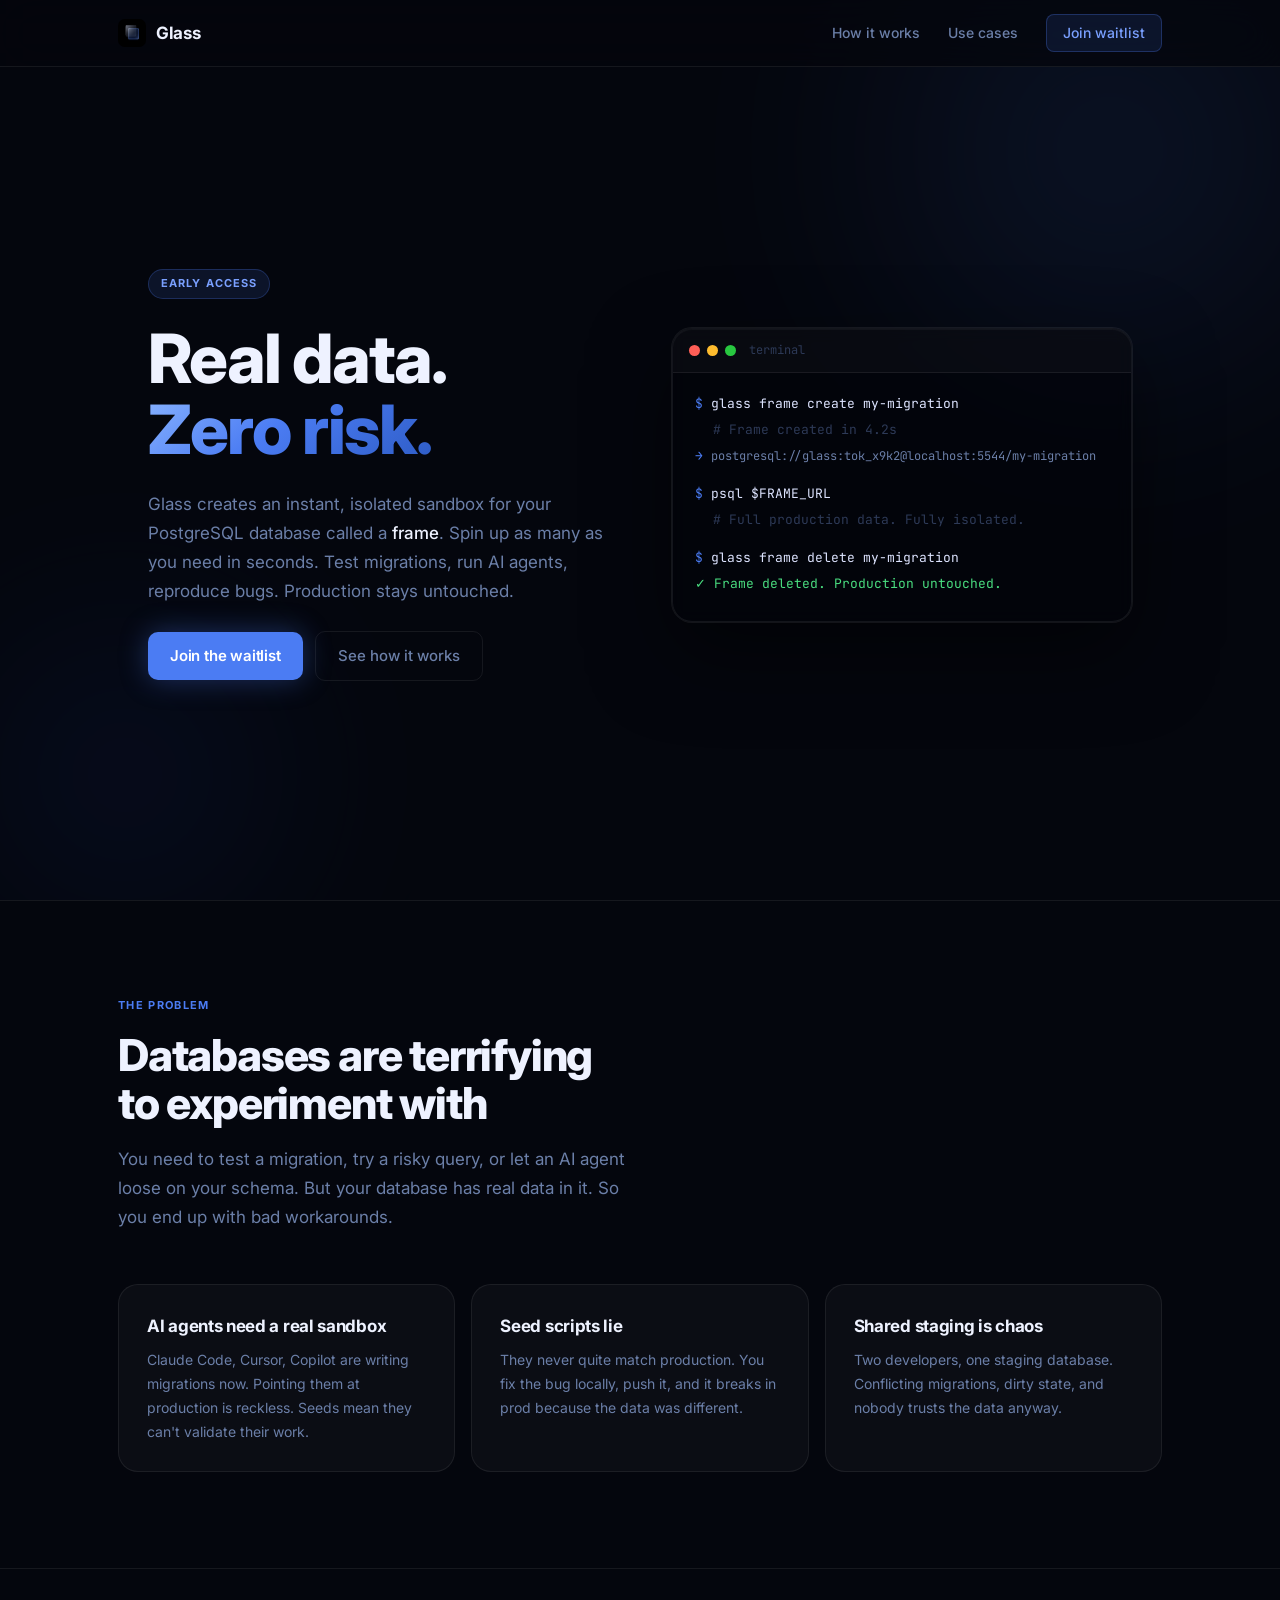
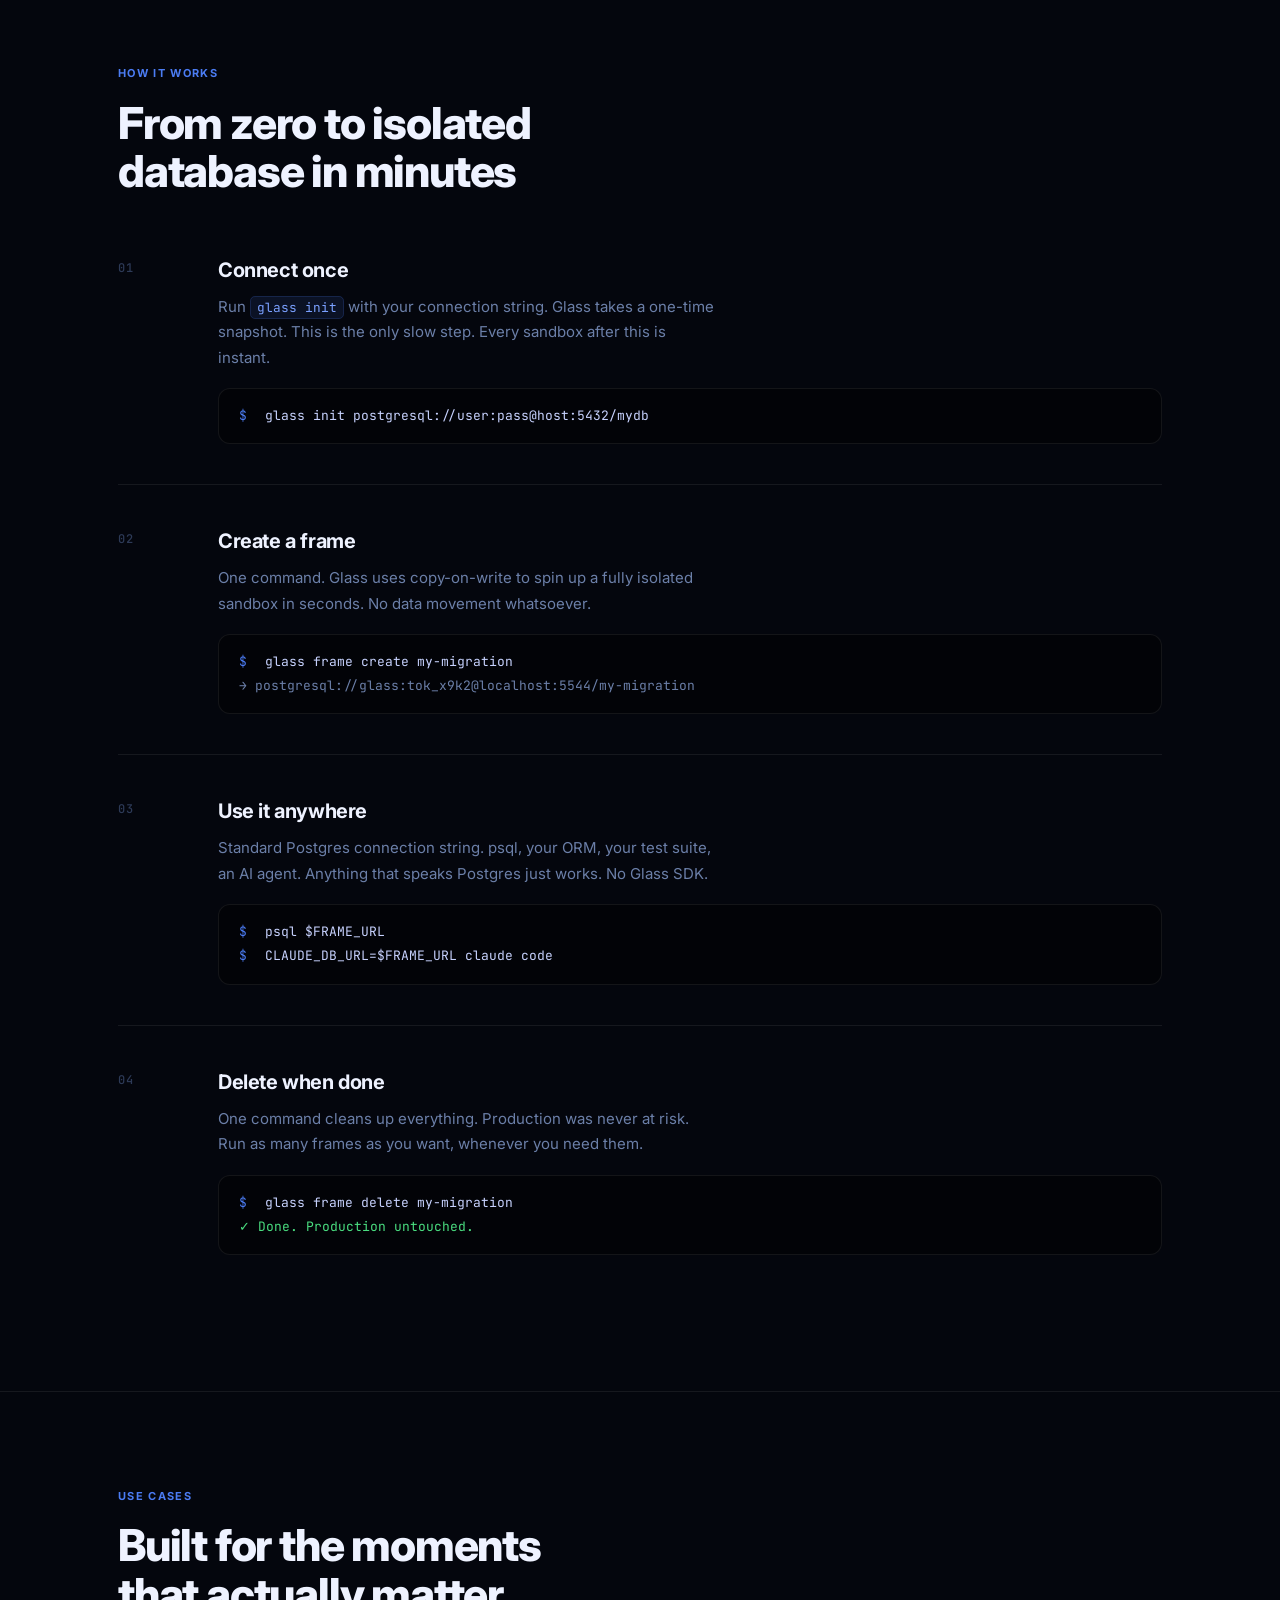
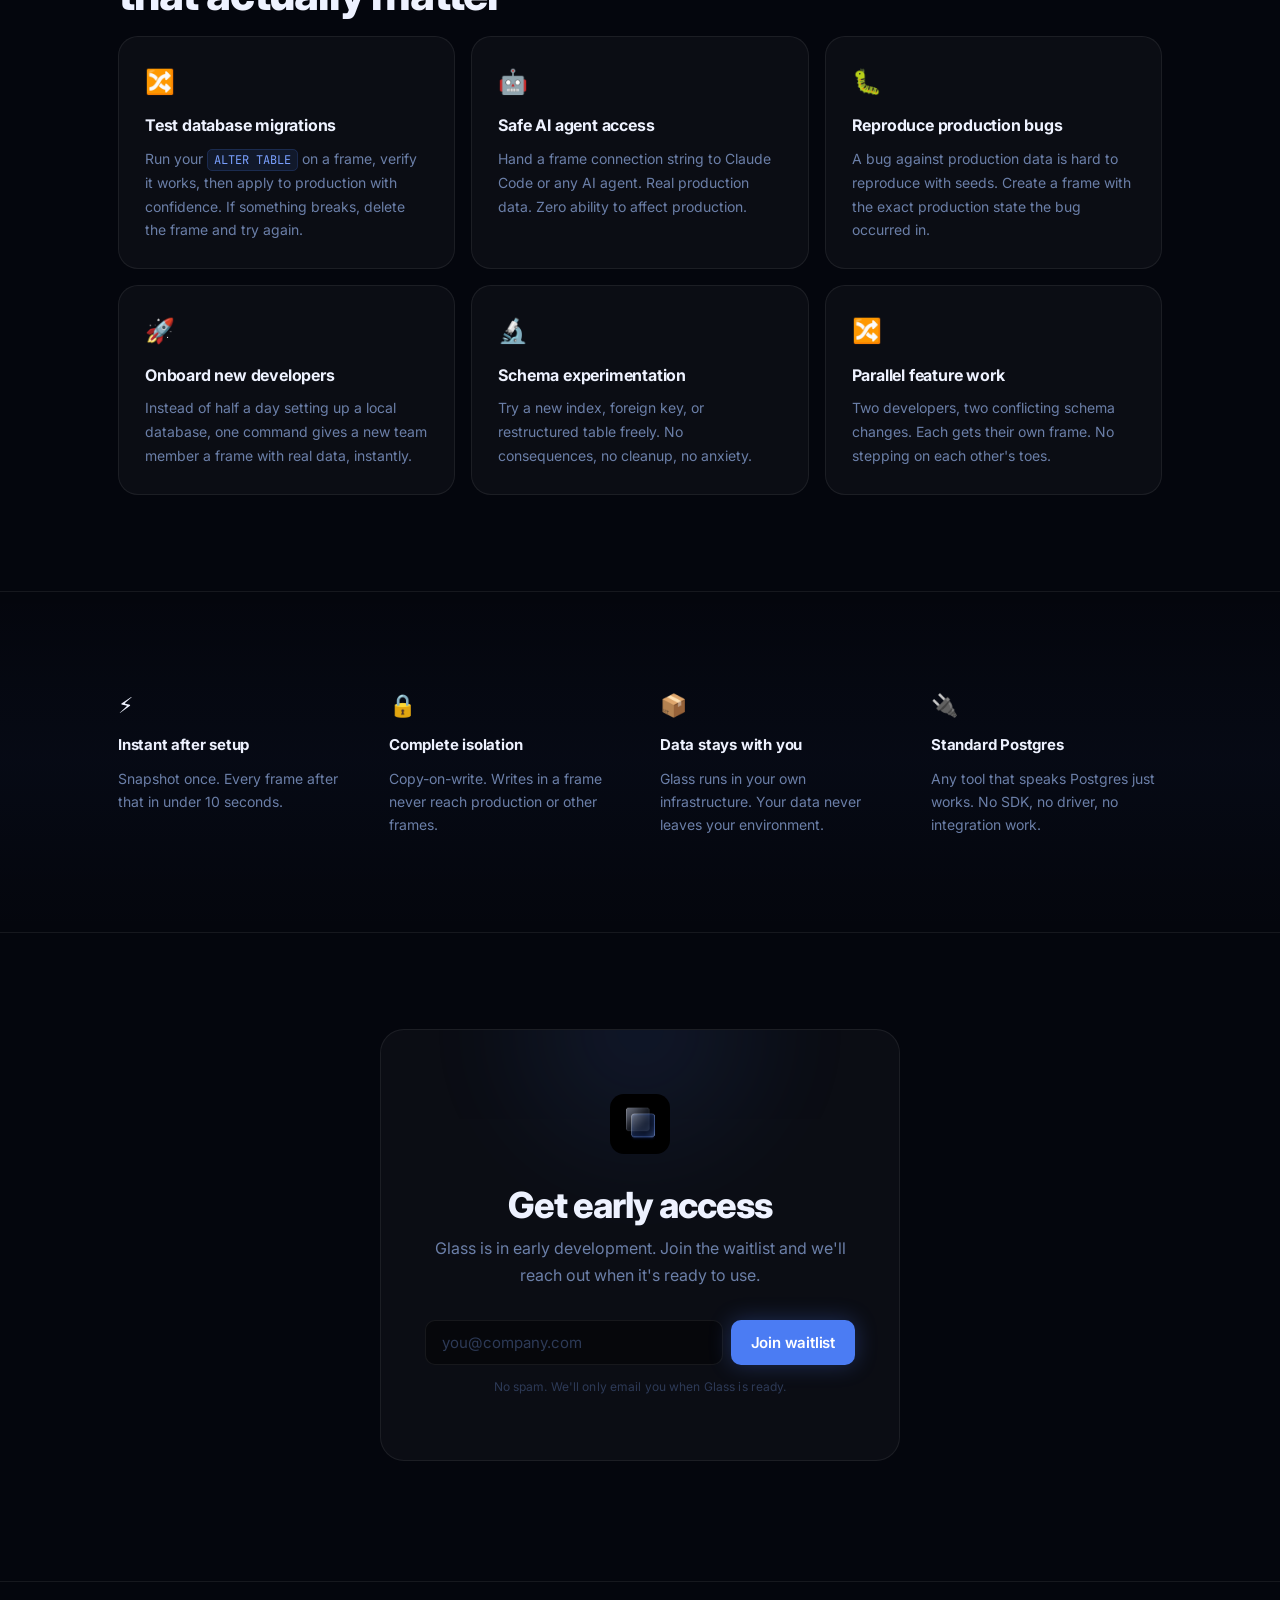
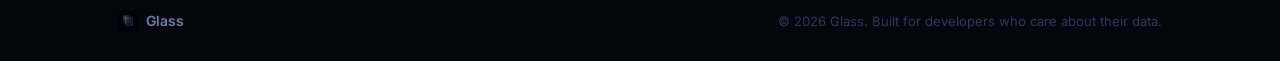
==== commit a5ab6ffa: "improved writing" ====
--- a/index.html
+++ b/index.html
@@ -3,11 +3,11 @@
 <head>
   <meta charset="UTF-8" />
   <meta name="viewport" content="width=device-width, initial-scale=1.0" />
-  <meta name="description" content="Glass creates instant, isolated copies of your PostgreSQL database — called frames — within seconds. Test migrations, run AI agents, reproduce bugs. Production stays untouched." />
-  <meta property="og:title" content="Glass — Instant isolated PostgreSQL copies" />
-  <meta property="og:description" content="Real data. Zero risk. Glass gives you instant, isolated Postgres frames via copy-on-write — no data movement, no production risk." />
+  <meta name="description" content="Glass creates instant, isolated PostgreSQL sandboxes called frames in seconds. Test migrations, run AI agents, reproduce bugs. Production stays untouched." />
+  <meta property="og:title" content="Glass | Instant isolated PostgreSQL sandboxes" />
+  <meta property="og:description" content="Real data. Zero risk. Glass gives you instant, isolated Postgres sandboxes via copy-on-write. No data movement, no production risk." />
   <meta property="og:image" content="assets/logo.png" />
-  <title>Glass — Instant isolated PostgreSQL copies</title>
+  <title>Glass | Instant isolated PostgreSQL sandboxes</title>
   <link rel="preconnect" href="https://fonts.googleapis.com" />
   <link rel="preconnect" href="https://fonts.gstatic.com" crossorigin />
   <link href="https://fonts.googleapis.com/css2?family=Inter:wght@400;500;600;700;800&family=JetBrains+Mono:wght@400;500&display=swap" rel="stylesheet" />
@@ -41,7 +41,7 @@
       <div class="hero-text">
         <div class="pill">Early access</div>
         <h1>Real data.<br /><span class="gradient-text">Zero risk.</span></h1>
-        <p class="hero-sub">Glass creates instant, isolated copies of your PostgreSQL database — called <strong>frames</strong> — within seconds. Test migrations, run AI agents, reproduce bugs. Production stays untouched.</p>
+        <p class="hero-sub">Glass creates an instant, isolated sandbox for your PostgreSQL database called a <strong>frame</strong>. Spin up as many as you need in seconds. Test migrations, run AI agents, reproduce bugs. Production stays untouched.</p>
         <div class="hero-cta">
           <a href="#waitlist" class="btn-primary">Join the waitlist</a>
           <a href="#how-it-works" class="btn-ghost">See how it works</a>
@@ -93,22 +93,19 @@
     <div class="container">
       <div class="section-label">The problem</div>
       <h2>Databases are terrifying<br />to experiment with</h2>
-      <p class="section-sub">You need to test a migration, try a risky query, or let an AI agent loose on your schema — but your database has real data in it. So you end up with bad workarounds.</p>
+      <p class="section-sub">You need to test a migration, try a risky query, or let an AI agent loose on your schema. But your database has real data in it. So you end up with bad workarounds.</p>
       <div class="problem-grid">
         <div class="glass-card">
-          <div class="card-icon">🌱</div>
+          <h3>AI agents need a real sandbox</h3>
+          <p>Claude Code, Cursor, Copilot are writing migrations now. Pointing them at production is reckless. Seeds mean they can't validate their work.</p>
+        </div>
+        <div class="glass-card">
           <h3>Seed scripts lie</h3>
           <p>They never quite match production. You fix the bug locally, push it, and it breaks in prod because the data was different.</p>
         </div>
         <div class="glass-card">
-          <div class="card-icon">⚔️</div>
           <h3>Shared staging is chaos</h3>
           <p>Two developers, one staging database. Conflicting migrations, dirty state, and nobody trusts the data anyway.</p>
-        </div>
-        <div class="glass-card">
-          <div class="card-icon">🤖</div>
-          <h3>AI agents need real data</h3>
-          <p>Claude Code, Cursor, Copilot — they're writing migrations now. Pointing them at production is reckless. Seeds mean they can't validate their work.</p>
         </div>
       </div>
     </div>
@@ -124,7 +121,7 @@
           <div class="step-num">01</div>
           <div class="step-content">
             <h3>Connect once</h3>
-            <p>Run <code>glass init</code> with your connection string. Glass takes a one-time snapshot. This is the only slow step — every frame after this is instant.</p>
+            <p>Run <code>glass init</code> with your connection string. Glass takes a one-time snapshot. This is the only slow step. Every sandbox after this is instant.</p>
             <div class="code-block">
               <span class="cb-prompt">$</span> glass init postgresql://user:pass@host:5432/mydb
             </div>
@@ -134,7 +131,7 @@
           <div class="step-num">02</div>
           <div class="step-content">
             <h3>Create a frame</h3>
-            <p>One command. Glass uses copy-on-write to spin up a fully isolated, writable Postgres instance in seconds. No data movement whatsoever.</p>
+            <p>One command. Glass uses copy-on-write to spin up a fully isolated sandbox in seconds. No data movement whatsoever.</p>
             <div class="code-block">
               <span class="cb-prompt">$</span> glass frame create my-migration<br />
               <span class="cb-out">→ postgresql://glass:tok_x9k2@localhost:5544/my-migration</span>
@@ -145,7 +142,7 @@
           <div class="step-num">03</div>
           <div class="step-content">
             <h3>Use it anywhere</h3>
-            <p>Standard Postgres connection string. psql, your ORM, your test suite, an AI agent — anything that speaks Postgres just works. No Glass SDK.</p>
+            <p>Standard Postgres connection string. psql, your ORM, your test suite, an AI agent. Anything that speaks Postgres just works. No Glass SDK.</p>
             <div class="code-block">
               <span class="cb-prompt">$</span> psql $FRAME_URL<br />
               <span class="cb-prompt">$</span> CLAUDE_DB_URL=$FRAME_URL claude code
@@ -194,7 +191,7 @@
           <p>Instead of half a day setting up a local database, one command gives a new team member a frame with real data, instantly.</p>
         </div>
         <div class="case-card">
-          <div class="case-icon">⚗️</div>
+          <div class="case-icon">🔬</div>
           <h3>Schema experimentation</h3>
           <p>Try a new index, foreign key, or restructured table freely. No consequences, no cleanup, no anxiety.</p>
         </div>
@@ -219,7 +216,7 @@
         <div class="feature">
           <div class="feature-icon">🔒</div>
           <h3>Complete isolation</h3>
-          <p>Copy-on-write — writes in a frame never reach production or other frames.</p>
+          <p>Copy-on-write. Writes in a frame never reach production or other frames.</p>
         </div>
         <div class="feature">
           <div class="feature-icon">📦</div>
@@ -244,20 +241,13 @@
         <h2>Get early access</h2>
         <p class="waitlist-sub">Glass is in early development. Join the waitlist and we'll reach out when it's ready to use.</p>
 
-        <!--
-          MAILCHIMP SETUP:
-          1. Go to mailchimp.com → Audience → Signup forms → Embedded forms
-          2. Copy your form's action URL and replace the placeholder below
-          3. Also update the hidden anti-bot field name (b_XXXX_XXXX)
-        -->
         <form
-          action="https://YOUR_ACCOUNT.us1.list-manage.com/subscribe/post?u=XXXX&amp;id=XXXX"
+          action="https://ualberta.us12.list-manage.com/subscribe/post?u=8387bfa9b03f92a4cc83db1f4&amp;id=60e48edbc3&amp;f_id=0095c0e1f0"
           method="post"
           id="mc-embedded-subscribe-form"
           name="mc-embedded-subscribe-form"
           class="waitlist-form"
           target="_blank"
-          novalidate
         >
           <div class="form-row">
             <input
@@ -273,7 +263,7 @@
           </div>
           <!-- Mailchimp anti-bot honeypot — do not remove -->
           <div style="position:absolute;left:-5000px" aria-hidden="true">
-            <input type="text" name="b_XXXX_XXXX" tabindex="-1" value="" />
+            <input type="text" name="b_8387bfa9b03f92a4cc83db1f4_60e48edbc3" tabindex="-1" value="" />
           </div>
           <p class="form-note">No spam. We'll only email you when Glass is ready.</p>
         </form>
@@ -294,5 +284,17 @@
     </div>
   </footer>
 
+  <script>
+    document.getElementById('mc-embedded-subscribe-form').addEventListener('submit', function () {
+      var email = document.getElementById('mce-EMAIL');
+      if (email.checkValidity()) {
+        setTimeout(function () {
+          document.querySelector('.waitlist-form').innerHTML =
+            '<div class="form-success">✓ You\'re on the list. We\'ll be in touch when Glass is ready.</div>';
+        }, 150);
+      }
+    });
+  </script>
+
 </body>
 </html>
--- a/style.css
+++ b/style.css
@@ -369,17 +369,11 @@
   border: 1px solid var(--border);
   border-radius: var(--radius-lg);
   padding: 28px;
-  transition: border-color 0.2s, transform 0.2s;
+  transition: border-color 0.2s;
 }
 
 .glass-card:hover {
   border-color: var(--border-blue);
-  transform: translateY(-2px);
-}
-
-.card-icon {
-  font-size: 26px;
-  margin-bottom: 14px;
 }
 
 .glass-card h3 {
@@ -487,12 +481,11 @@
   border: 1px solid var(--border);
   border-radius: var(--radius-lg);
   padding: 26px;
-  transition: border-color 0.2s, transform 0.2s;
+  transition: border-color 0.2s;
 }
 
 .case-card:hover {
   border-color: var(--border-blue);
-  transform: translateY(-2px);
 }
 
 .case-icon {
@@ -668,6 +661,13 @@
   letter-spacing: 0.01em;
 }
 
+.form-success {
+  color: #4ade80;
+  font-size: 16px;
+  font-weight: 500;
+  padding: 16px 0 4px;
+}
+
 
 /* ===== FOOTER ===== */
 footer {
